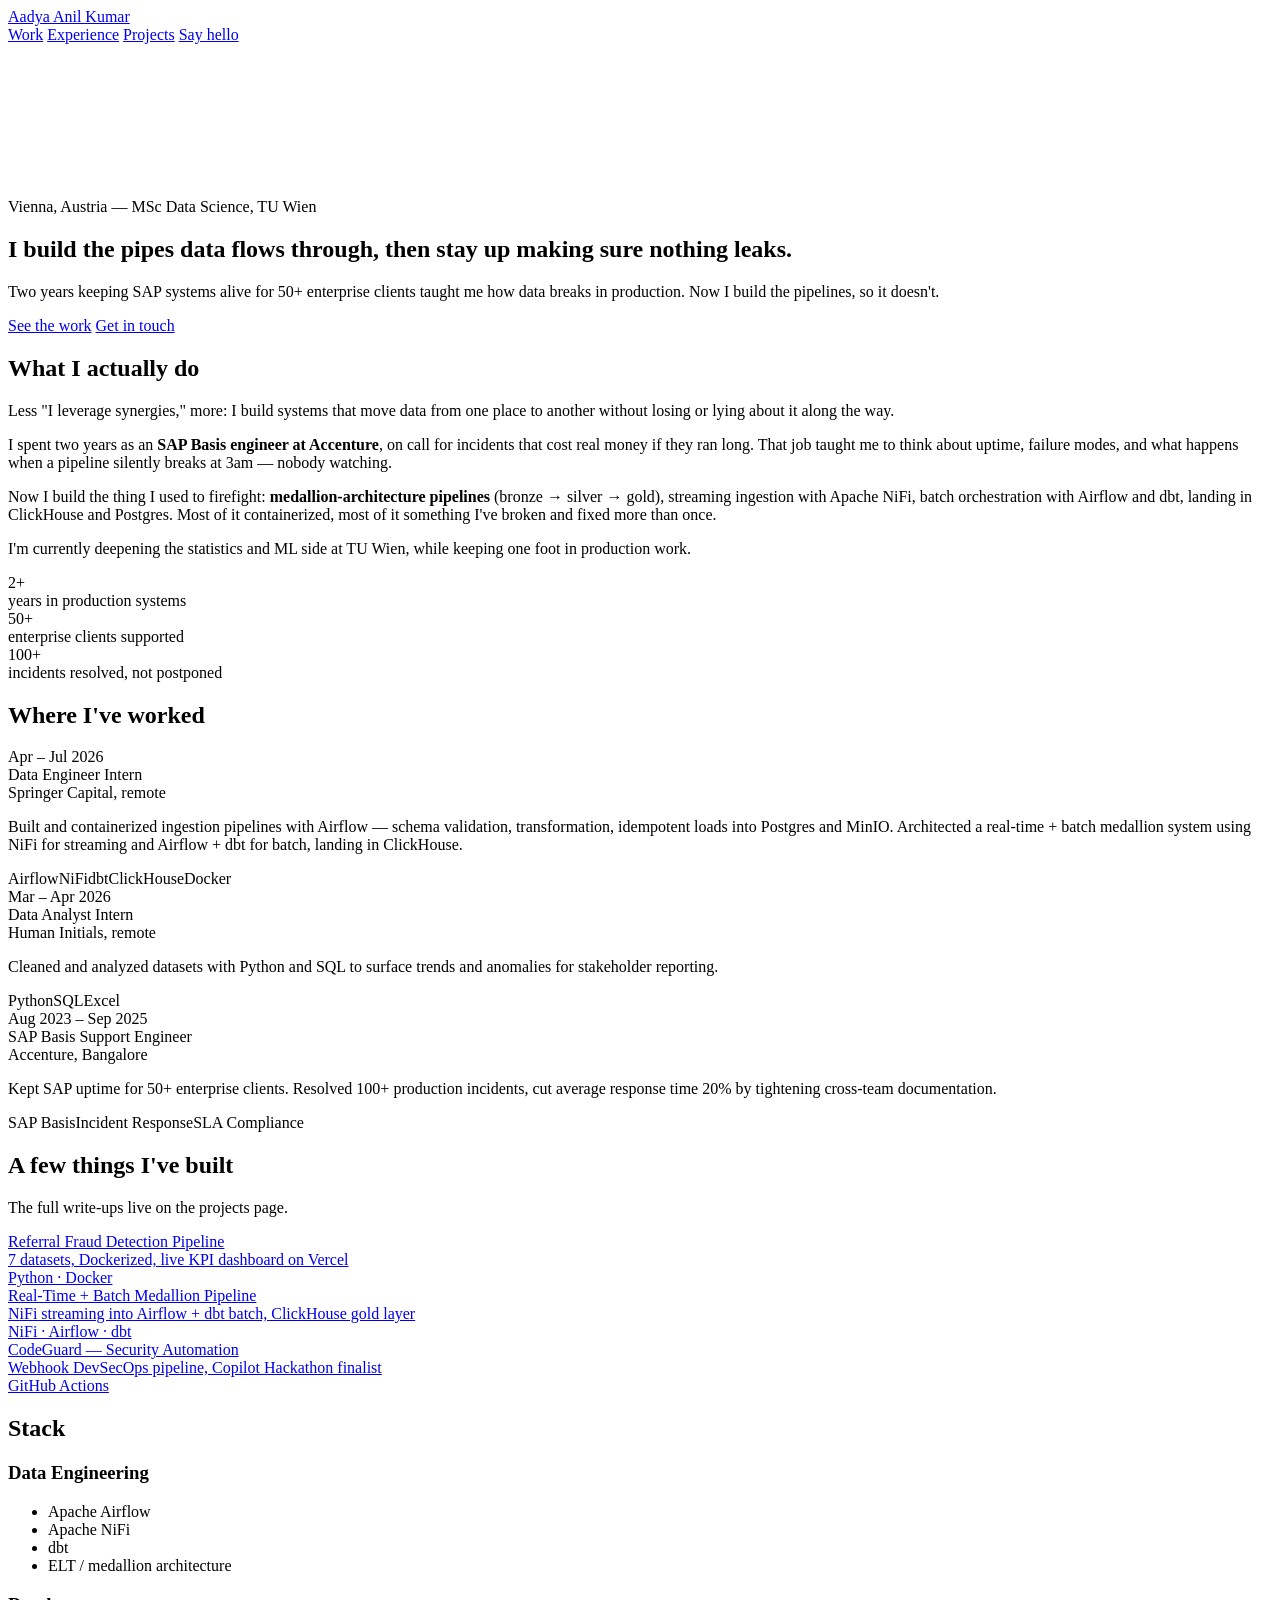
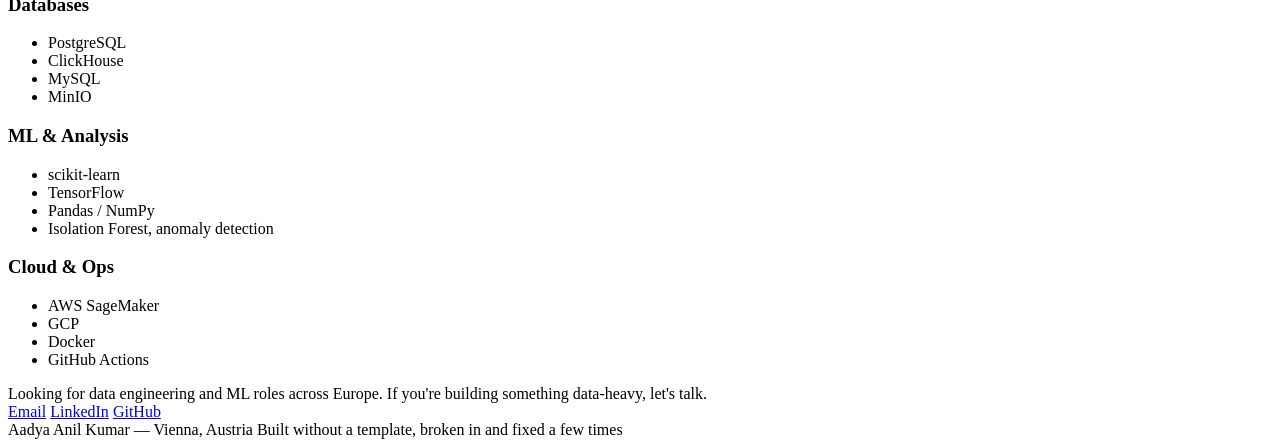
==== index.html @ 70cabeb6 "Add files via upload" ====
<!DOCTYPE html>
<html lang="en">
<head>
<meta charset="UTF-8">
<meta name="viewport" content="width=device-width, initial-scale=1.0">
<title>Aadya Anil Kumar — Data Engineer</title>
<link rel="stylesheet" href="css/style.css">
</head>
<body>

<header>
  <nav>
    <a class="logo" href="index.html">Aadya Anil Kumar</a>
    <div class="navlinks">
      <a href="#work">Work</a>
      <a href="#experience">Experience</a>
      <a href="pages/projects.html">Projects</a>
      <a class="cta" href="mailto:off.aadyaanil@gmail.com">Say hello</a>
    </div>
  </nav>
</header>

<section class="hero">
  <canvas id="field"></canvas>
  <div class="wrap hero-inner">
    <div class="kicker">Vienna, Austria — MSc Data Science, TU Wien</div>
    <h1 class="decode" data-text="I build the pipes data flows through, then stay up making sure nothing leaks.">I build the pipes data flows through, then stay up making sure nothing leaks.</h1>
    <p class="lede">Two years keeping SAP systems alive for 50+ enterprise clients taught me how data breaks in production. Now I build the pipelines, so it doesn't.</p>
    <div class="hero-actions">
      <a class="btn btn-primary" href="pages/projects.html">See the work</a>
      <a class="btn btn-ghost" href="mailto:off.aadyaanil@gmail.com">Get in touch</a>
    </div>
  </div>
</section>

<section id="work" class="wrap">
  <div class="section-head">
    <h2>What I actually do</h2>
    <p>Less "I leverage synergies," more: I build systems that move data from one place to another without losing or lying about it along the way.</p>
  </div>
  <div class="about-grid">
    <div>
      <p>I spent two years as an <strong>SAP Basis engineer at Accenture</strong>, on call for incidents that cost real money if they ran long. That job taught me to think about uptime, failure modes, and what happens when a pipeline silently breaks at 3am — nobody watching.</p>
      <p>Now I build the thing I used to firefight: <strong>medallion-architecture pipelines</strong> (bronze → silver → gold), streaming ingestion with Apache NiFi, batch orchestration with Airflow and dbt, landing in ClickHouse and Postgres. Most of it containerized, most of it something I've broken and fixed more than once.</p>
      <p>I'm currently deepening the statistics and ML side at TU Wien, while keeping one foot in production work.</p>
    </div>
    <div class="stat-col">
      <div><div class="stat-num">2+</div><div class="stat-label">years in production systems</div></div>
      <div><div class="stat-num">50+</div><div class="stat-label">enterprise clients supported</div></div>
      <div><div class="stat-num">100+</div><div class="stat-label">incidents resolved, not postponed</div></div>
    </div>
  </div>
</section>

<section id="experience" class="wrap">
  <div class="section-head">
    <h2>Where I've worked</h2>
  </div>
  <div class="tl-item">
    <div class="tl-date">Apr – Jul 2026</div>
    <div>
      <div class="tl-role">Data Engineer Intern</div>
      <div class="tl-org">Springer Capital, remote</div>
      <p class="tl-desc">Built and containerized ingestion pipelines with Airflow — schema validation, transformation, idempotent loads into Postgres and MinIO. Architected a real-time + batch medallion system using NiFi for streaming and Airflow + dbt for batch, landing in ClickHouse.</p>
      <div class="tl-tags"><span class="tag">Airflow</span><span class="tag">NiFi</span><span class="tag">dbt</span><span class="tag">ClickHouse</span><span class="tag">Docker</span></div>
    </div>
  </div>
  <div class="tl-item">
    <div class="tl-date">Mar – Apr 2026</div>
    <div>
      <div class="tl-role">Data Analyst Intern</div>
      <div class="tl-org">Human Initials, remote</div>
      <p class="tl-desc">Cleaned and analyzed datasets with Python and SQL to surface trends and anomalies for stakeholder reporting.</p>
      <div class="tl-tags"><span class="tag">Python</span><span class="tag">SQL</span><span class="tag">Excel</span></div>
    </div>
  </div>
  <div class="tl-item">
    <div class="tl-date">Aug 2023 – Sep 2025</div>
    <div>
      <div class="tl-role">SAP Basis Support Engineer</div>
      <div class="tl-org">Accenture, Bangalore</div>
      <p class="tl-desc">Kept SAP uptime for 50+ enterprise clients. Resolved 100+ production incidents, cut average response time 20% by tightening cross-team documentation.</p>
      <div class="tl-tags"><span class="tag">SAP Basis</span><span class="tag">Incident Response</span><span class="tag">SLA Compliance</span></div>
    </div>
  </div>
</section>

<section class="wrap">
  <div class="section-head">
    <h2>A few things I've built</h2>
    <p>The full write-ups live on the projects page.</p>
  </div>
  <div class="proj-list">
    <a class="proj-row" href="pages/projects.html#fraud">
      <div><div class="proj-title">Referral Fraud Detection Pipeline</div><div class="proj-sub">7 datasets, Dockerized, live KPI dashboard on Vercel</div></div>
      <div class="proj-meta">Python · Docker</div>
    </a>
    <a class="proj-row" href="pages/projects.html#medallion">
      <div><div class="proj-title">Real-Time + Batch Medallion Pipeline</div><div class="proj-sub">NiFi streaming into Airflow + dbt batch, ClickHouse gold layer</div></div>
      <div class="proj-meta">NiFi · Airflow · dbt</div>
    </a>
    <a class="proj-row" href="pages/projects.html#codeguard">
      <div><div class="proj-title">CodeGuard — Security Automation</div><div class="proj-sub">Webhook DevSecOps pipeline, Copilot Hackathon finalist</div></div>
      <div class="proj-meta">GitHub Actions</div>
    </a>
  </div>
</section>

<section class="wrap">
  <div class="section-head">
    <h2>Stack</h2>
  </div>
  <div class="skill-grid">
    <div class="skill-cat"><h3>Data Engineering</h3><ul><li>Apache Airflow</li><li>Apache NiFi</li><li>dbt</li><li>ELT / medallion architecture</li></ul></div>
    <div class="skill-cat"><h3>Databases</h3><ul><li>PostgreSQL</li><li>ClickHouse</li><li>MySQL</li><li>MinIO</li></ul></div>
    <div class="skill-cat"><h3>ML &amp; Analysis</h3><ul><li>scikit-learn</li><li>TensorFlow</li><li>Pandas / NumPy</li><li>Isolation Forest, anomaly detection</li></ul></div>
    <div class="skill-cat"><h3>Cloud &amp; Ops</h3><ul><li>AWS SageMaker</li><li>GCP</li><li>Docker</li><li>GitHub Actions</li></ul></div>
  </div>
</section>

<footer class="wrap">
  <div class="foot-grid">
    <div class="foot-head">Looking for data engineering and ML roles across Europe. If you're building something data-heavy, let's talk.</div>
    <div class="foot-links">
      <a href="mailto:off.aadyaanil@gmail.com">Email</a>
      <a href="https://linkedin.com/in/aadyaanilkumar">LinkedIn</a>
      <a href="https://github.com/Aadya-Anil">GitHub</a>
    </div>
  </div>
  <div class="foot-bottom">
    <span>Aadya Anil Kumar — Vienna, Austria</span>
    <span>Built without a template, broken in and fixed a few times</span>
  </div>
</footer>

<script src="js/main.js"></script>
</body>
</html>
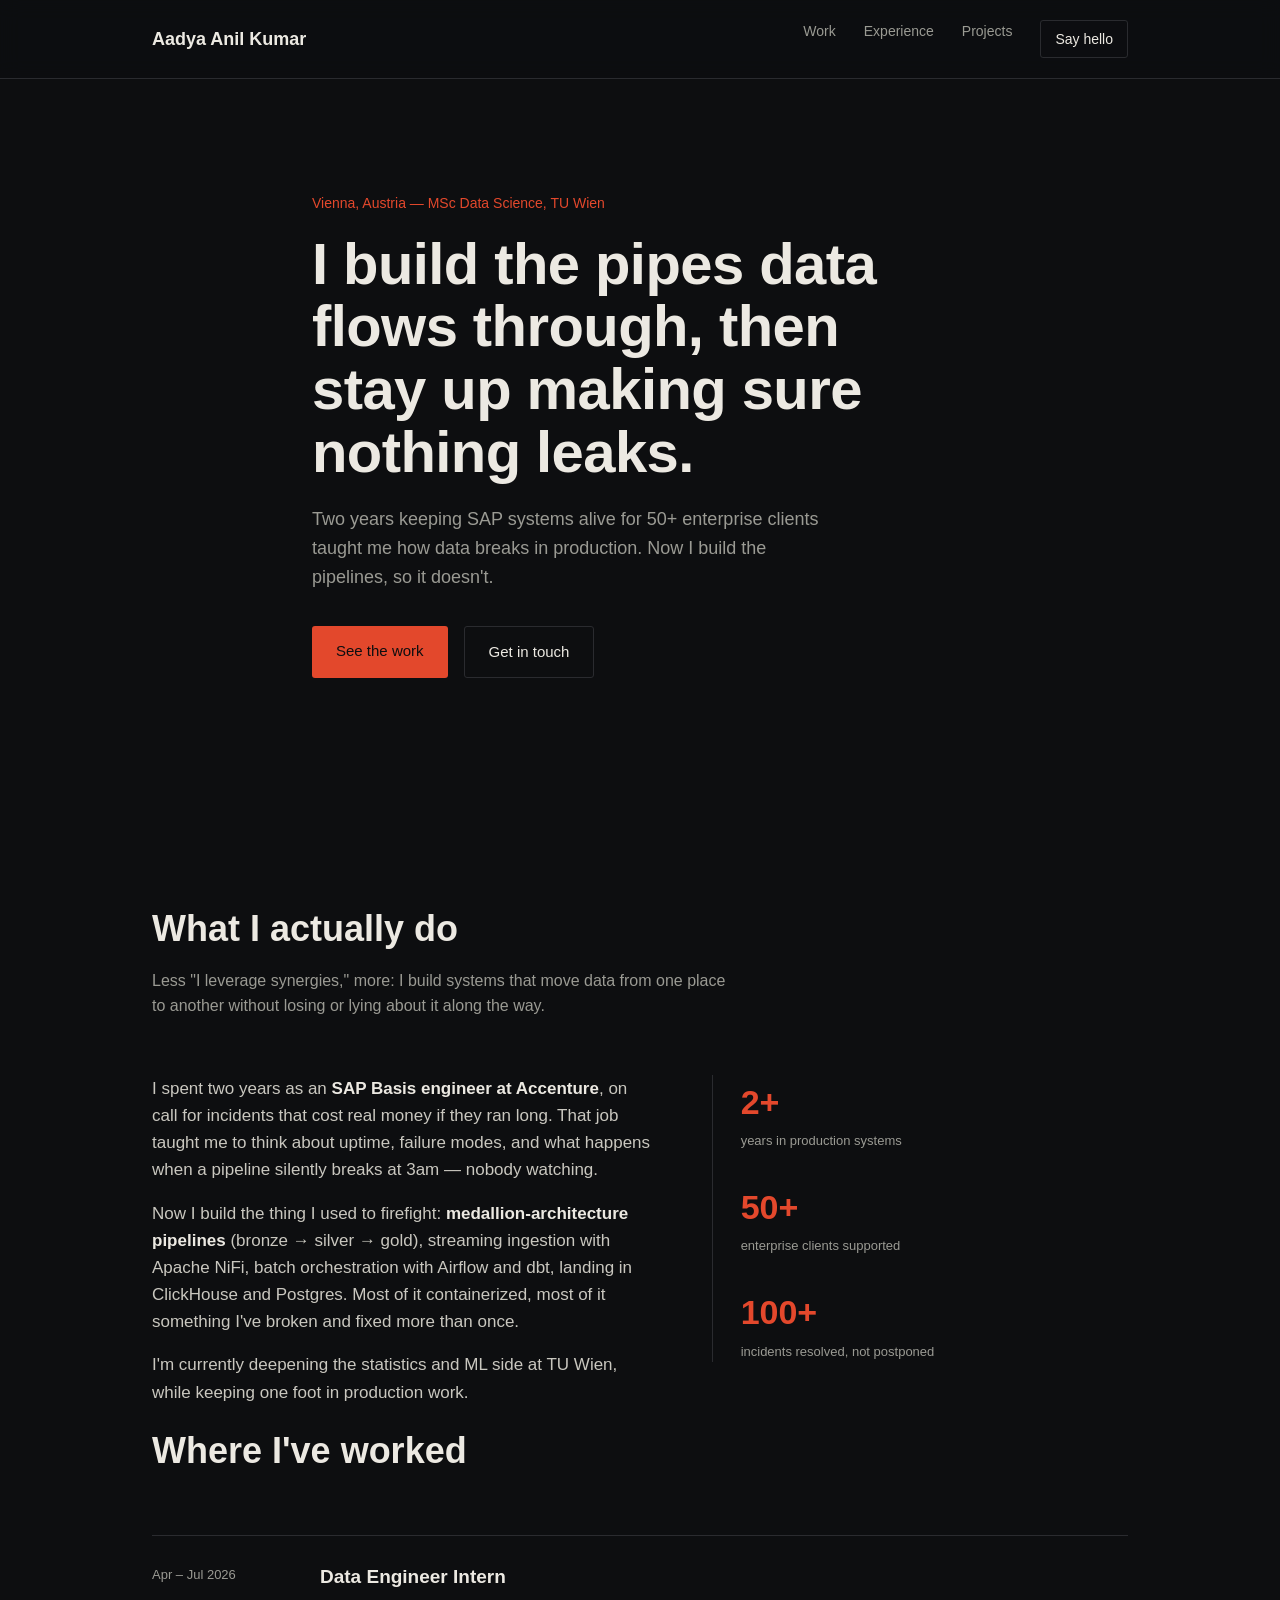
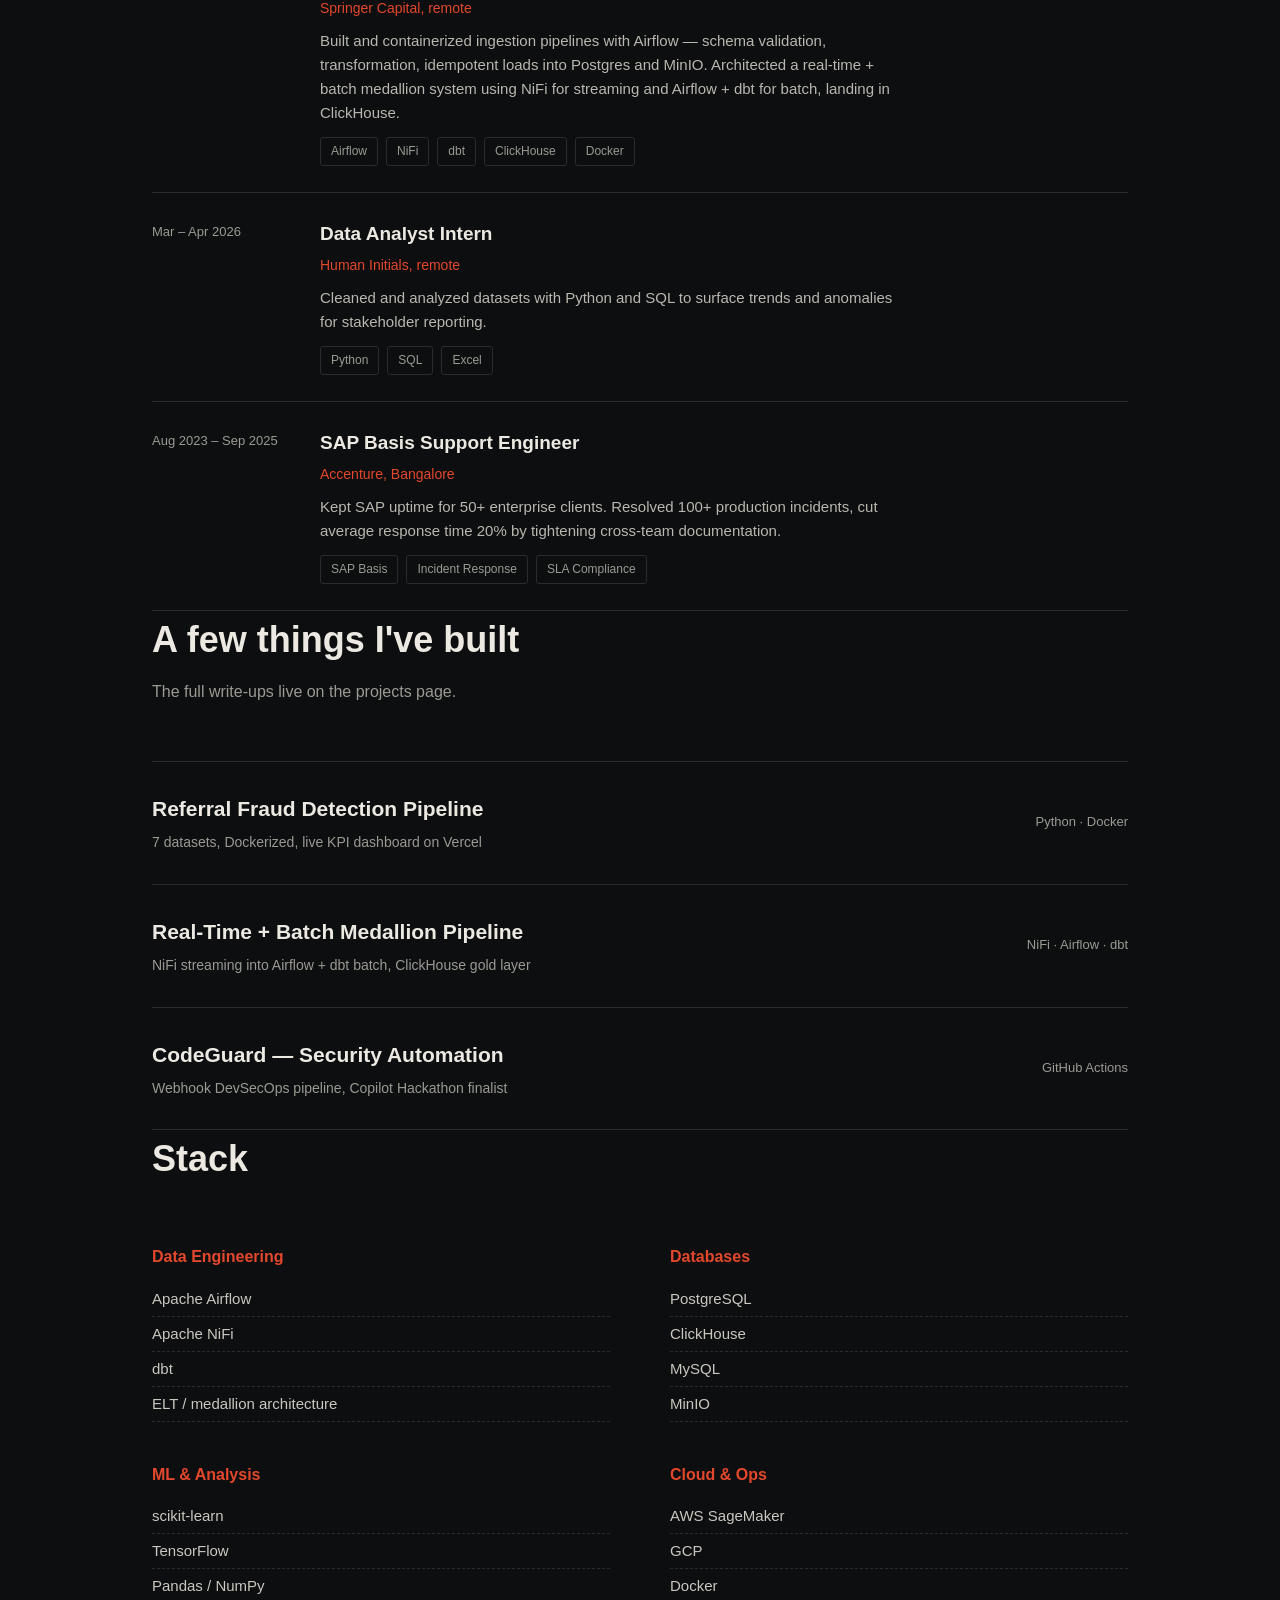
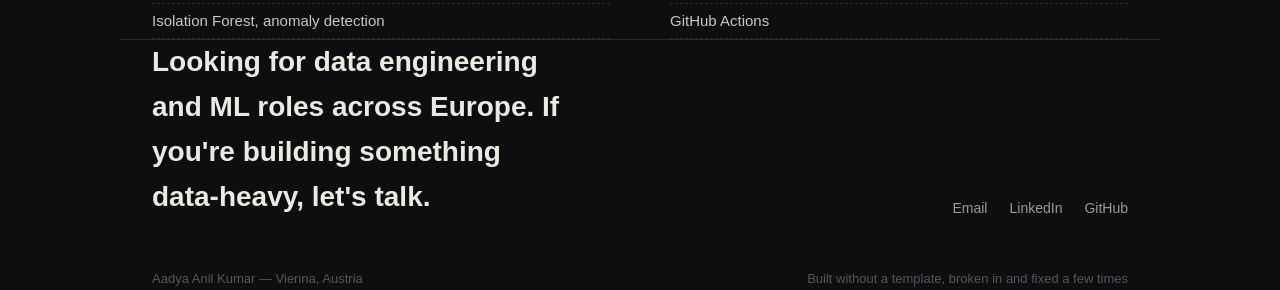
==== commit a27dad9f: "Update index.html" ====
--- a/index.html
+++ b/index.html
@@ -4,7 +4,7 @@
 <meta charset="UTF-8">
 <meta name="viewport" content="width=device-width, initial-scale=1.0">
 <title>Aadya Anil Kumar — Data Engineer</title>
-<link rel="stylesheet" href="css/style.css">
+<link rel="stylesheet" href="style.css">
 </head>
 <body>
 
--- a/style.css
+++ b/style.css
@@ -0,0 +1,107 @@
+@import url('https://fonts.googleapis.com/css2?family=Space+Grotesk:wght@400;500;600;700&family=Inter:wght@400;500;600&display=swap');
+
+:root{
+  --ink:#0d0e10; --ink-2:#17181b; --paper:#ece9e2; --paper-dim:#9a9a93;
+  --line:#2a2b2f; --vermilion:#e3482c; --vermilion-dim:#7a2a1e;
+  --display:'Space Grotesk',sans-serif; --body:'Inter',sans-serif;
+}
+*{box-sizing:border-box; margin:0; padding:0;}
+html{scroll-behavior:smooth;}
+body{background:var(--ink); color:var(--paper); font-family:var(--body); line-height:1.6; overflow-x:hidden;}
+a{color:inherit; text-decoration:none;}
+::selection{background:var(--vermilion); color:var(--ink);}
+
+.wrap{max-width:1040px; margin:0 auto; padding:0 32px;}
+
+/* nav */
+header{position:fixed; top:0; left:0; right:0; z-index:50; backdrop-filter:blur(10px); background:rgba(13,14,16,.75); border-bottom:1px solid var(--line);}
+nav{display:flex; justify-content:space-between; align-items:center; padding:20px 32px; max-width:1040px; margin:0 auto;}
+.logo{font-family:var(--display); font-weight:600; font-size:18px;}
+.navlinks{display:flex; gap:28px; font-size:14px; color:var(--paper-dim);}
+.navlinks a:hover{color:var(--vermilion);}
+.navlinks .cta{color:var(--paper); border:1px solid var(--line); padding:7px 14px; border-radius:3px;}
+.navlinks .cta:hover{border-color:var(--vermilion); color:var(--vermilion);}
+
+/* hero */
+.hero{position:relative; min-height:100vh; display:flex; align-items:center; padding-top:80px;}
+#field{position:absolute; inset:0; z-index:0;}
+.hero-inner{position:relative; z-index:2; max-width:720px;}
+.kicker{font-size:14px; color:var(--vermilion); font-family:var(--body); font-weight:500; margin-bottom:18px;}
+.decode{font-family:var(--display); font-weight:700; font-size:clamp(34px,5.6vw,58px); line-height:1.08; letter-spacing:-.01em; margin-bottom:22px;}
+.hero p.lede{font-size:18px; color:var(--paper-dim); max-width:520px; margin-bottom:34px;}
+.hero-actions{display:flex; gap:16px;}
+.btn{font-family:var(--body); font-size:15px; font-weight:500; padding:13px 24px; border-radius:3px;}
+.btn-primary{background:var(--vermilion); color:var(--ink);}
+.btn-primary:hover{background:#ff5a3c;}
+.btn-ghost{border:1px solid var(--line); color:var(--paper);}
+.btn-ghost:hover{border-color:var(--paper-dim);}
+
+/* sections */
+section{padding:110px 0;}
+.section-head{margin-bottom:56px; max-width:580px;}
+.section-head h2{font-family:var(--display); font-weight:600; font-size:clamp(26px,3.4vw,36px);}
+.section-head p{color:var(--paper-dim); margin-top:10px; font-size:16px;}
+
+/* about */
+.about-grid{display:grid; grid-template-columns:1.2fr 1fr; gap:60px; align-items:start;}
+.about-grid p{color:#c9c7bf; font-size:17px; margin-bottom:16px;}
+.about-grid p strong{color:var(--paper);}
+.stat-col{display:flex; flex-direction:column; gap:28px; border-left:1px solid var(--line); padding-left:28px;}
+.stat-num{font-family:var(--display); font-size:34px; font-weight:700; color:var(--vermilion);}
+.stat-label{font-size:13px; color:var(--paper-dim); margin-top:2px;}
+
+/* timeline */
+.tl-item{display:grid; grid-template-columns:140px 1fr; gap:28px; padding:26px 0; border-top:1px solid var(--line);}
+.tl-item:last-child{border-bottom:1px solid var(--line);}
+.tl-date{font-size:13px; color:var(--paper-dim); padding-top:3px;}
+.tl-role{font-family:var(--display); font-weight:600; font-size:19px; margin-bottom:4px;}
+.tl-org{color:var(--vermilion); font-size:14px; margin-bottom:10px;}
+.tl-desc{color:#b9b7af; font-size:15px; max-width:580px;}
+.tl-tags{display:flex; gap:8px; flex-wrap:wrap; margin-top:12px;}
+.tag{font-size:12px; color:var(--paper-dim); border:1px solid var(--line); padding:4px 10px; border-radius:3px;}
+
+/* project teasers */
+.proj-list{display:flex; flex-direction:column;}
+.proj-row{display:grid; grid-template-columns:1fr auto; align-items:center; gap:24px; padding:30px 0; border-top:1px solid var(--line); transition:padding-left .25s;}
+.proj-row:last-child{border-bottom:1px solid var(--line);}
+.proj-row:hover{padding-left:12px; border-top-color:var(--vermilion-dim);}
+.proj-row:hover .proj-title{color:var(--vermilion);}
+.proj-title{font-family:var(--display); font-weight:600; font-size:21px; transition:color .2s;}
+.proj-sub{color:var(--paper-dim); font-size:14px; margin-top:6px;}
+.proj-meta{font-size:13px; color:var(--paper-dim); white-space:nowrap;}
+
+/* skills */
+.skill-grid{display:grid; grid-template-columns:repeat(2,1fr); gap:40px 60px;}
+.skill-cat h3{font-family:var(--display); font-size:16px; font-weight:600; margin-bottom:12px; color:var(--vermilion);}
+.skill-cat ul{list-style:none; color:#c9c7bf; font-size:15px;}
+.skill-cat li{padding:5px 0; border-bottom:1px dashed var(--line);}
+
+/* footer */
+footer{border-top:1px solid var(--line); padding:60px 0 40px;}
+.foot-grid{display:flex; justify-content:space-between; align-items:flex-end; flex-wrap:wrap; gap:24px;}
+.foot-head{font-family:var(--display); font-weight:600; font-size:28px; max-width:420px;}
+.foot-links{display:flex; gap:22px; font-size:14px; color:var(--paper-dim);}
+.foot-links a:hover{color:var(--vermilion);}
+.foot-bottom{margin-top:50px; display:flex; justify-content:space-between; font-size:13px; color:#55565a; flex-wrap:wrap; gap:10px;}
+
+/* project page */
+.page-head{padding:150px 0 60px;}
+.page-head h1{font-family:var(--display); font-weight:700; font-size:clamp(32px,5vw,48px);}
+.page-head p{color:var(--paper-dim); margin-top:14px; max-width:520px;}
+.case{padding:50px 0; border-top:1px solid var(--line);}
+.case:last-child{border-bottom:1px solid var(--line);}
+.case-top{display:flex; justify-content:space-between; align-items:flex-start; gap:20px; margin-bottom:18px; flex-wrap:wrap;}
+.case-title{font-family:var(--display); font-weight:700; font-size:26px;}
+.case-kind{font-size:13px; color:var(--vermilion);}
+.case p{color:#c9c7bf; font-size:16px; max-width:640px; margin-bottom:14px;}
+.case-tags{display:flex; gap:8px; flex-wrap:wrap; margin-top:14px;}
+.case-link{font-size:14px; color:var(--paper); border-bottom:1px solid var(--vermilion); padding-bottom:1px;}
+
+@media(max-width:720px){
+  .navlinks{gap:16px; font-size:13px;}
+  .about-grid{grid-template-columns:1fr;}
+  .skill-grid{grid-template-columns:1fr;}
+  .tl-item{grid-template-columns:1fr; gap:6px;}
+  .proj-row{grid-template-columns:1fr;}
+}
+@media(prefers-reduced-motion:reduce){*{animation:none !important; transition:none !important;}}
